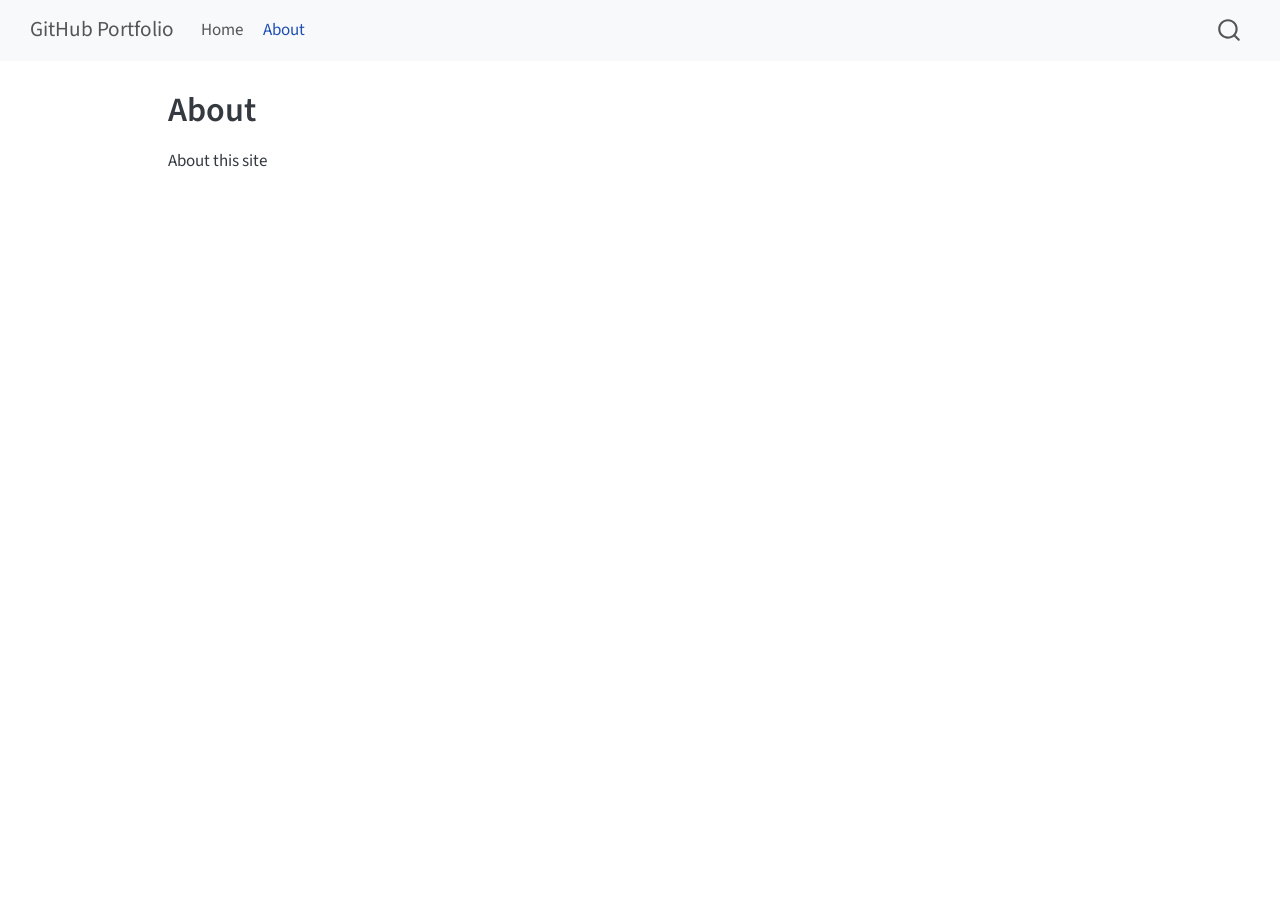
==== docs/about.html @ cc86d29c "step 3 complete" ====
<!DOCTYPE html>
<html xmlns="http://www.w3.org/1999/xhtml" lang="en" xml:lang="en"><head>

<meta charset="utf-8">
<meta name="generator" content="quarto-1.10.18">

<meta name="viewport" content="width=device-width, initial-scale=1.0, user-scalable=yes">


<title>About – GitHub Portfolio</title>
<style>
/* Default styles provided by pandoc.
** See https://pandoc.org/MANUAL.html#variables-for-html for config info.
*/
span.smallcaps{font-variant: small-caps;}
div.columns{display: flex; gap: 1.5em;}
div.column{flex: auto;}
@media screen {
div.columns{gap: min(4vw, 1.5em);}
div.column{overflow-x: auto;}
}
div.hanging-indent{margin-left: 1.5em; text-indent: -1.5em;}
ul.task-list{list-style: none;}
ul.task-list li input[type="checkbox"] {
  width: 0.8em;
  margin: 0 0.8em 0.2em -1em; /* quarto-specific, see https://github.com/quarto-dev/quarto-cli/issues/4556 */ 
  vertical-align: middle;
}
</style>


<script src="site_libs/quarto-nav/quarto-nav.js"></script>
<script src="site_libs/quarto-nav/headroom.min.js"></script>
<script src="site_libs/clipboard/clipboard.min.js"></script>
<script src="site_libs/quarto-search/autocomplete.umd.js"></script>
<script src="site_libs/quarto-search/fuse.min.js"></script>
<script src="site_libs/quarto-search/quarto-search.js"></script>
<meta name="quarto:offset" content="./">
<script src="site_libs/quarto-html/quarto.js" type="module"></script>
<script src="site_libs/quarto-html/tabsets/tabsets.js" type="module"></script>
<script src="site_libs/quarto-html/popper.min.js"></script>
<script src="site_libs/quarto-html/tippy.umd.min.js"></script>
<script src="site_libs/quarto-html/anchor.min.js"></script>
<link href="site_libs/quarto-html/tippy.css" rel="stylesheet">
<link href="site_libs/quarto-html/quarto-syntax-highlighting-64a204ab8560d761af7679ceaba22944.css" rel="stylesheet" id="quarto-text-highlighting-styles">
<script src="site_libs/bootstrap/bootstrap.min.js"></script>
<link href="site_libs/bootstrap/bootstrap-icons.css" rel="stylesheet">
<link href="site_libs/bootstrap/bootstrap-172ba59bd5e0b52282274ba0c0cc16fc.min.css" rel="stylesheet" append-hash="true" id="quarto-bootstrap" data-mode="light">
<script id="quarto-search-options" type="application/json">{
  "location": "navbar",
  "copy-button": false,
  "collapse-after": 3,
  "panel-placement": "end",
  "type": "overlay",
  "limit": 50,
  "keyboard-shortcut": [
    "f",
    "/",
    "s"
  ],
  "show-item-context": false,
  "language": {
    "search-no-results-text": "No results",
    "search-matching-documents-text": "matching documents",
    "search-copy-link-title": "Copy link to search",
    "search-hide-matches-text": "Hide additional matches",
    "search-more-match-text": "more match in this document",
    "search-more-matches-text": "more matches in this document",
    "search-clear-button-title": "Clear",
    "search-text-placeholder": "",
    "search-detached-cancel-button-title": "Cancel",
    "search-submit-button-title": "Submit",
    "search-label": "Search"
  }
}</script>


<link rel="stylesheet" href="styles.css">
</head>

<body class="nav-fixed quarto-light">

<div id="quarto-search-results"></div>
  <header id="quarto-header" class="headroom fixed-top">
    <nav class="navbar navbar-expand-lg " data-bs-theme="dark">
      <div class="navbar-container container-fluid">
      <div class="navbar-brand-container mx-auto">
    <a class="navbar-brand" href="./index.html">
    <span class="navbar-title">GitHub Portfolio</span>
    </a>
  </div>
            <div id="quarto-search" class="" title="Search"></div>
          <button class="navbar-toggler" type="button" data-bs-toggle="collapse" data-bs-target="#navbarCollapse" aria-controls="navbarCollapse" role="menu" aria-expanded="false" aria-label="Toggle navigation" onclick="if (window.quartoToggleHeadroom) { window.quartoToggleHeadroom(); }">
  <span class="navbar-toggler-icon"></span>
</button>
          <div class="collapse navbar-collapse" id="navbarCollapse">
            <ul class="navbar-nav navbar-nav-scroll me-auto">
  <li class="nav-item">
    <a class="nav-link" href="./index.html"> 
<span class="menu-text">Home</span></a>
  </li>  
  <li class="nav-item">
    <a class="nav-link active" href="./about.html" aria-current="page"> 
<span class="menu-text">About</span></a>
  </li>  
</ul>
          </div> <!-- /navcollapse -->
            <div class="quarto-navbar-tools">
</div>
      </div> <!-- /container-fluid -->
    </nav>
</header>
<!-- content -->
<div id="quarto-content" class="quarto-container page-columns page-rows-contents page-layout-article page-navbar">
<!-- sidebar -->
<!-- margin-sidebar -->
    <div id="quarto-margin-sidebar" class="sidebar margin-sidebar zindex-bottom">
        
    </div>
<!-- main -->
<main class="content" id="quarto-document-content">

<header id="title-block-header" class="quarto-title-block default">
<div class="quarto-title">
<h1 class="title">About</h1>
</div>



<div class="quarto-title-meta">

    
  
    
  </div>
  


</header>


<p>About this site</p>



</main> <!-- /main -->
<script id="quarto-html-after-body" type="application/javascript">
  window.document.addEventListener("DOMContentLoaded", function (event) {
    const icon = "";
    const anchorJS = new window.AnchorJS();
    anchorJS.options = {
      placement: 'right',
      icon: icon
    };
    anchorJS.add('.anchored');
    const isCodeAnnotation = (el) => {
      for (const clz of el.classList) {
        if (clz.startsWith('code-annotation-')) {                     
          return true;
        }
      }
      return false;
    }
    const onCopySuccess = function(e) {
      // button target
      const button = e.trigger;
      // don't keep focus
      button.blur();
      // flash "checked"
      button.classList.add('code-copy-button-checked');
      var currentTitle = button.getAttribute("title");
      button.setAttribute("title", "Copied!");
      let tooltip;
      if (window.bootstrap) {
        button.setAttribute("data-bs-toggle", "tooltip");
        button.setAttribute("data-bs-placement", "left");
        button.setAttribute("data-bs-title", "Copied!");
        tooltip = new bootstrap.Tooltip(button, 
          { trigger: "manual", 
            customClass: "code-copy-button-tooltip",
            offset: [0, -8]});
        tooltip.show();    
      }
      setTimeout(function() {
        if (tooltip) {
          tooltip.hide();
          button.removeAttribute("data-bs-title");
          button.removeAttribute("data-bs-toggle");
          button.removeAttribute("data-bs-placement");
        }
        button.setAttribute("title", currentTitle);
        button.classList.remove('code-copy-button-checked');
      }, 1000);
      // clear code selection
      e.clearSelection();
    }
    const getTextToCopy = function(trigger) {
      const outerScaffold = trigger.parentElement.cloneNode(true);
      const codeEl = outerScaffold.querySelector('code');
      for (const childEl of codeEl.children) {
        if (isCodeAnnotation(childEl)) {
          childEl.remove();
        }
      }
      return codeEl.innerText;
    }
    const clipboard = new window.ClipboardJS('.code-copy-button:not([data-in-quarto-modal])', {
      text: getTextToCopy
    });
    clipboard.on('success', onCopySuccess);
    if (window.document.getElementById('quarto-embedded-source-code-modal')) {
      const clipboardModal = new window.ClipboardJS('.code-copy-button[data-in-quarto-modal]', {
        text: getTextToCopy,
        container: window.document.getElementById('quarto-embedded-source-code-modal')
      });
      clipboardModal.on('success', onCopySuccess);
    }
      var localhostRegex = new RegExp(/^(?:http|https):\/\/localhost\:?[0-9]*\//);
      var mailtoRegex = new RegExp(/^mailto:/);
        var filterRegex = new RegExp('/' + window.location.host + '/');
      var isInternal = (href) => {
          return filterRegex.test(href) || localhostRegex.test(href) || mailtoRegex.test(href);
      }
      // Inspect non-navigation links and adorn them if external
     var links = window.document.querySelectorAll('a[href]:not(.nav-link):not(.navbar-brand):not(.toc-action):not(.sidebar-link):not(.sidebar-item-toggle):not(.pagination-link):not(.no-external):not([aria-hidden]):not(.dropdown-item):not(.quarto-navigation-tool):not(.about-link)');
      for (var i=0; i<links.length; i++) {
        const link = links[i];
        if (!isInternal(link.href)) {
          // undo the damage that might have been done by quarto-nav.js in the case of
          // links that we want to consider external
          if (link.dataset.originalHref !== undefined) {
            link.href = link.dataset.originalHref;
          }
        }
      }
    function tippyHover(el, contentFn, onTriggerFn, onUntriggerFn) {
      const config = {
        allowHTML: true,
        maxWidth: 500,
        delay: 100,
        arrow: false,
        appendTo: function(el) {
            return el.parentElement;
        },
        interactive: true,
        interactiveBorder: 10,
        theme: 'quarto',
        placement: 'bottom-start',
      };
      if (contentFn) {
        config.content = contentFn;
      }
      if (onTriggerFn) {
        config.onTrigger = onTriggerFn;
      }
      if (onUntriggerFn) {
        config.onUntrigger = onUntriggerFn;
      }
      window.tippy(el, config); 
    }
    const noterefs = window.document.querySelectorAll('a[role="doc-noteref"]');
    for (var i=0; i<noterefs.length; i++) {
      const ref = noterefs[i];
      tippyHover(ref, function() {
        // use id or data attribute instead here
        let href = ref.getAttribute('data-footnote-href') || ref.getAttribute('href');
        try { href = new URL(href).hash; } catch {}
        const id = href.replace(/^#\/?/, "");
        const note = window.document.getElementById(id);
        if (note) {
          return note.innerHTML;
        } else {
          return "";
        }
      });
    }
    const xrefs = window.document.querySelectorAll('a.quarto-xref');
    const processXRef = (id, note) => {
      // Strip column container classes
      const stripColumnClz = (el) => {
        el.classList.remove("page-full", "page-columns");
        if (el.children) {
          for (const child of el.children) {
            stripColumnClz(child);
          }
        }
      }
      stripColumnClz(note)
      if (id === null || id.startsWith('sec-')) {
        // Special case sections, only their first couple elements
        const container = document.createElement("div");
        if (note.children && note.children.length > 2) {
          container.appendChild(note.children[0].cloneNode(true));
          for (let i = 1; i < note.children.length; i++) {
            const child = note.children[i];
            if (child.tagName === "P" && child.innerText === "") {
              continue;
            } else {
              container.appendChild(child.cloneNode(true));
              break;
            }
          }
          if (window.Quarto?.typesetMath) {
            window.Quarto.typesetMath(container);
          }
          return container.innerHTML
        } else {
          if (window.Quarto?.typesetMath) {
            window.Quarto.typesetMath(note);
          }
          return note.innerHTML;
        }
      } else {
        // Remove any anchor links if they are present
        const anchorLink = note.querySelector('a.anchorjs-link');
        if (anchorLink) {
          anchorLink.remove();
        }
        if (window.Quarto?.typesetMath) {
          window.Quarto.typesetMath(note);
        }
        if (note.classList.contains("callout")) {
          return note.outerHTML;
        } else {
          return note.innerHTML;
        }
      }
    }
    for (var i=0; i<xrefs.length; i++) {
      const xref = xrefs[i];
      tippyHover(xref, undefined, function(instance) {
        instance.disable();
        let url = xref.getAttribute('href');
        let hash = undefined; 
        if (url.startsWith('#')) {
          hash = url;
        } else {
          try { hash = new URL(url).hash; } catch {}
        }
        if (hash) {
          const id = hash.replace(/^#\/?/, "");
          const note = window.document.getElementById(id);
          if (note !== null) {
            try {
              const html = processXRef(id, note.cloneNode(true));
              instance.setContent(html);
            } finally {
              instance.enable();
              instance.show();
            }
          } else {
            // See if we can fetch this
            fetch(url.split('#')[0])
            .then(res => res.text())
            .then(html => {
              const parser = new DOMParser();
              const htmlDoc = parser.parseFromString(html, "text/html");
              const note = htmlDoc.getElementById(id);
              if (note !== null) {
                const html = processXRef(id, note);
                instance.setContent(html);
              } 
            }).finally(() => {
              instance.enable();
              instance.show();
            });
          }
        } else {
          // See if we can fetch a full url (with no hash to target)
          // This is a special case and we should probably do some content thinning / targeting
          fetch(url)
          .then(res => res.text())
          .then(html => {
            const parser = new DOMParser();
            const htmlDoc = parser.parseFromString(html, "text/html");
            const note = htmlDoc.querySelector('main.content');
            if (note !== null) {
              // This should only happen for chapter cross references
              // (since there is no id in the URL)
              // remove the first header
              if (note.children.length > 0 && note.children[0].tagName === "HEADER") {
                note.children[0].remove();
              }
              const html = processXRef(null, note);
              instance.setContent(html);
            } 
          }).finally(() => {
            instance.enable();
            instance.show();
          });
        }
      }, function(instance) {
      });
    }
        let selectedAnnoteEl;
        const selectorForAnnotation = ( cell, annotation) => {
          let cellAttr = 'data-code-cell="' + cell + '"';
          let lineAttr = 'data-code-annotation="' +  annotation + '"';
          const selector = 'span[' + cellAttr + '][' + lineAttr + ']';
          return selector;
        }
        const selectCodeLines = (annoteEl) => {
          const doc = window.document;
          const targetCell = annoteEl.getAttribute("data-target-cell");
          const targetAnnotation = annoteEl.getAttribute("data-target-annotation");
          const annoteSpan = window.document.querySelector(selectorForAnnotation(targetCell, targetAnnotation));
          const lines = annoteSpan.getAttribute("data-code-lines").split(",");
          const lineIds = lines.map((line) => {
            return targetCell + "-" + line;
          })
          let top = null;
          let height = null;
          let parent = null;
          if (lineIds.length > 0) {
              //compute the position of the single el (top and bottom and make a div)
              const el = window.document.getElementById(lineIds[0]);
              top = el.offsetTop;
              height = el.offsetHeight;
              parent = el.parentElement.parentElement;
            if (lineIds.length > 1) {
              const lastEl = window.document.getElementById(lineIds[lineIds.length - 1]);
              const bottom = lastEl.offsetTop + lastEl.offsetHeight;
              height = bottom - top;
            }
            if (top !== null && height !== null && parent !== null) {
              // cook up a div (if necessary) and position it 
              let div = window.document.getElementById("code-annotation-line-highlight");
              if (div === null) {
                div = window.document.createElement("div");
                div.setAttribute("id", "code-annotation-line-highlight");
                div.style.position = 'absolute';
                parent.appendChild(div);
              }
              div.style.top = top - 2 + "px";
              div.style.height = height + 4 + "px";
              div.style.left = 0;
              let gutterDiv = window.document.getElementById("code-annotation-line-highlight-gutter");
              if (gutterDiv === null) {
                gutterDiv = window.document.createElement("div");
                gutterDiv.setAttribute("id", "code-annotation-line-highlight-gutter");
                gutterDiv.style.position = 'absolute';
                const codeCell = window.document.getElementById(targetCell);
                const gutter = codeCell.querySelector('.code-annotation-gutter');
                gutter.appendChild(gutterDiv);
              }
              gutterDiv.style.top = top - 2 + "px";
              gutterDiv.style.height = height + 4 + "px";
            }
            selectedAnnoteEl = annoteEl;
          }
        };
        const unselectCodeLines = () => {
          const elementsIds = ["code-annotation-line-highlight", "code-annotation-line-highlight-gutter"];
          elementsIds.forEach((elId) => {
            const div = window.document.getElementById(elId);
            if (div) {
              div.remove();
            }
          });
          selectedAnnoteEl = undefined;
        };
          // Handle positioning of the toggle
      window.addEventListener(
        "resize",
        throttle(() => {
          elRect = undefined;
          if (selectedAnnoteEl) {
            selectCodeLines(selectedAnnoteEl);
          }
        }, 10)
      );
      function throttle(fn, ms) {
      let throttle = false;
      let timer;
        return (...args) => {
          if(!throttle) { // first call gets through
              fn.apply(this, args);
              throttle = true;
          } else { // all the others get throttled
              if(timer) clearTimeout(timer); // cancel #2
              timer = setTimeout(() => {
                fn.apply(this, args);
                timer = throttle = false;
              }, ms);
          }
        };
      }
        // Attach click handler to the DT
        const annoteDls = window.document.querySelectorAll('dt[data-target-cell]');
        for (const annoteDlNode of annoteDls) {
          annoteDlNode.addEventListener('click', (event) => {
            const clickedEl = event.target;
            if (clickedEl !== selectedAnnoteEl) {
              unselectCodeLines();
              const activeEl = window.document.querySelector('dt[data-target-cell].code-annotation-active');
              if (activeEl) {
                activeEl.classList.remove('code-annotation-active');
              }
              selectCodeLines(clickedEl);
              clickedEl.classList.add('code-annotation-active');
            } else {
              // Unselect the line
              unselectCodeLines();
              clickedEl.classList.remove('code-annotation-active');
            }
          });
        }
    const findCites = (el) => {
      const parentEl = el.parentElement;
      if (parentEl) {
        const cites = parentEl.dataset.cites;
        if (cites) {
          return {
            el,
            cites: cites.split(' ')
          };
        } else {
          return findCites(el.parentElement)
        }
      } else {
        return undefined;
      }
    };
    var bibliorefs = window.document.querySelectorAll('a[role="doc-biblioref"]');
    for (var i=0; i<bibliorefs.length; i++) {
      const ref = bibliorefs[i];
      const citeInfo = findCites(ref);
      if (citeInfo) {
        tippyHover(citeInfo.el, function() {
          var popup = window.document.createElement('div');
          citeInfo.cites.forEach(function(cite) {
            var citeDiv = window.document.createElement('div');
            citeDiv.classList.add('hanging-indent');
            citeDiv.classList.add('csl-entry');
            var biblioDiv = window.document.getElementById('ref-' + cite);
            if (biblioDiv) {
              citeDiv.innerHTML = biblioDiv.innerHTML;
            }
            popup.appendChild(citeDiv);
          });
          return popup.innerHTML;
        });
      }
    }
  });
  </script>
</div> <!-- /content -->




</body></html>
---- docs/site_libs/quarto-html/tippy.css ----
.tippy-box[data-animation=fade][data-state=hidden]{opacity:0}[data-tippy-root]{max-width:calc(100vw - 10px)}.tippy-box{position:relative;background-color:#333;color:#fff;border-radius:4px;font-size:14px;line-height:1.4;white-space:normal;outline:0;transition-property:transform,visibility,opacity}.tippy-box[data-placement^=top]>.tippy-arrow{bottom:0}.tippy-box[data-placement^=top]>.tippy-arrow:before{bottom:-7px;left:0;border-width:8px 8px 0;border-top-color:initial;transform-origin:center top}.tippy-box[data-placement^=bottom]>.tippy-arrow{top:0}.tippy-box[data-placement^=bottom]>.tippy-arrow:before{top:-7px;left:0;border-width:0 8px 8px;border-bottom-color:initial;transform-origin:center bottom}.tippy-box[data-placement^=left]>.tippy-arrow{right:0}.tippy-box[data-placement^=left]>.tippy-arrow:before{border-width:8px 0 8px 8px;border-left-color:initial;right:-7px;transform-origin:center left}.tippy-box[data-placement^=right]>.tippy-arrow{left:0}.tippy-box[data-placement^=right]>.tippy-arrow:before{left:-7px;border-width:8px 8px 8px 0;border-right-color:initial;transform-origin:center right}.tippy-box[data-inertia][data-state=visible]{transition-timing-function:cubic-bezier(.54,1.5,.38,1.11)}.tippy-arrow{width:16px;height:16px;color:#333}.tippy-arrow:before{content:"";position:absolute;border-color:transparent;border-style:solid}.tippy-content{position:relative;padding:5px 9px;z-index:1}
---- docs/site_libs/quarto-html/quarto-syntax-highlighting-64a204ab8560d761af7679ceaba22944.css ----
/* quarto syntax highlight colors */
:root {
  --quarto-hl-ot-color: #003B4F;
  --quarto-hl-at-color: #657422;
  --quarto-hl-ss-color: #20794D;
  --quarto-hl-an-color: #5E5E5E;
  --quarto-hl-fu-color: #4758AB;
  --quarto-hl-st-color: #20794D;
  --quarto-hl-cf-color: #003B4F;
  --quarto-hl-op-color: #5E5E5E;
  --quarto-hl-er-color: #AD0000;
  --quarto-hl-bn-color: #AD0000;
  --quarto-hl-al-color: #AD0000;
  --quarto-hl-va-color: #111111;
  --quarto-hl-bu-color: inherit;
  --quarto-hl-ex-color: inherit;
  --quarto-hl-pp-color: #AD0000;
  --quarto-hl-in-color: #5E5E5E;
  --quarto-hl-vs-color: #20794D;
  --quarto-hl-wa-color: #5E5E5E;
  --quarto-hl-do-color: #5E5E5E;
  --quarto-hl-im-color: #00769E;
  --quarto-hl-ch-color: #20794D;
  --quarto-hl-dt-color: #AD0000;
  --quarto-hl-fl-color: #AD0000;
  --quarto-hl-co-color: #5E5E5E;
  --quarto-hl-cv-color: #5E5E5E;
  --quarto-hl-cn-color: #8f5902;
  --quarto-hl-sc-color: #5E5E5E;
  --quarto-hl-dv-color: #AD0000;
  --quarto-hl-kw-color: #003B4F;
}

/* other quarto variables */
:root {
  --quarto-font-monospace: SFMono-Regular, Menlo, Monaco, Consolas, "Liberation Mono", "Courier New", monospace;
}

/* syntax highlight based on Pandoc's rules */
pre > code.sourceCode > span {
  color: #003B4F;
}

code.sourceCode > span {
  color: #003B4F;
}

div.sourceCode,
div.sourceCode pre.sourceCode {
  color: #003B4F;
}

/* Normal */
code span {
  color: #003B4F;
}

/* Alert */
code span.al {
  color: #AD0000;
  font-style: inherit;
}

/* Annotation */
code span.an {
  color: #5E5E5E;
  font-style: inherit;
}

/* Attribute */
code span.at {
  color: #657422;
  font-style: inherit;
}

/* BaseN */
code span.bn {
  color: #AD0000;
  font-style: inherit;
}

/* BuiltIn */
code span.bu {
  font-style: inherit;
}

/* ControlFlow */
code span.cf {
  color: #003B4F;
  font-weight: bold;
  font-style: inherit;
}

/* Char */
code span.ch {
  color: #20794D;
  font-style: inherit;
}

/* Constant */
code span.cn {
  color: #8f5902;
  font-style: inherit;
}

/* Comment */
code span.co {
  color: #5E5E5E;
  font-style: inherit;
}

/* CommentVar */
code span.cv {
  color: #5E5E5E;
  font-style: italic;
}

/* Documentation */
code span.do {
  color: #5E5E5E;
  font-style: italic;
}

/* DataType */
code span.dt {
  color: #AD0000;
  font-style: inherit;
}

/* DecVal */
code span.dv {
  color: #AD0000;
  font-style: inherit;
}

/* Error */
code span.er {
  color: #AD0000;
  font-style: inherit;
}

/* Extension */
code span.ex {
  font-style: inherit;
}

/* Float */
code span.fl {
  color: #AD0000;
  font-style: inherit;
}

/* Function */
code span.fu {
  color: #4758AB;
  font-style: inherit;
}

/* Import */
code span.im {
  color: #00769E;
  font-style: inherit;
}

/* Information */
code span.in {
  color: #5E5E5E;
  font-style: inherit;
}

/* Keyword */
code span.kw {
  color: #003B4F;
  font-weight: bold;
  font-style: inherit;
}

/* Operator */
code span.op {
  color: #5E5E5E;
  font-style: inherit;
}

/* Other */
code span.ot {
  color: #003B4F;
  font-style: inherit;
}

/* Preprocessor */
code span.pp {
  color: #AD0000;
  font-style: inherit;
}

/* SpecialChar */
code span.sc {
  color: #5E5E5E;
  font-style: inherit;
}

/* SpecialString */
code span.ss {
  color: #20794D;
  font-style: inherit;
}

/* String */
code span.st {
  color: #20794D;
  font-style: inherit;
}

/* Variable */
code span.va {
  color: #111111;
  font-style: inherit;
}

/* VerbatimString */
code span.vs {
  color: #20794D;
  font-style: inherit;
}

/* Warning */
code span.wa {
  color: #5E5E5E;
  font-style: italic;
}

.prevent-inlining {
  content: "</";
}

/*# sourceMappingURL=9d8d5bb603a83b8298b89080a598c93b.css.map */
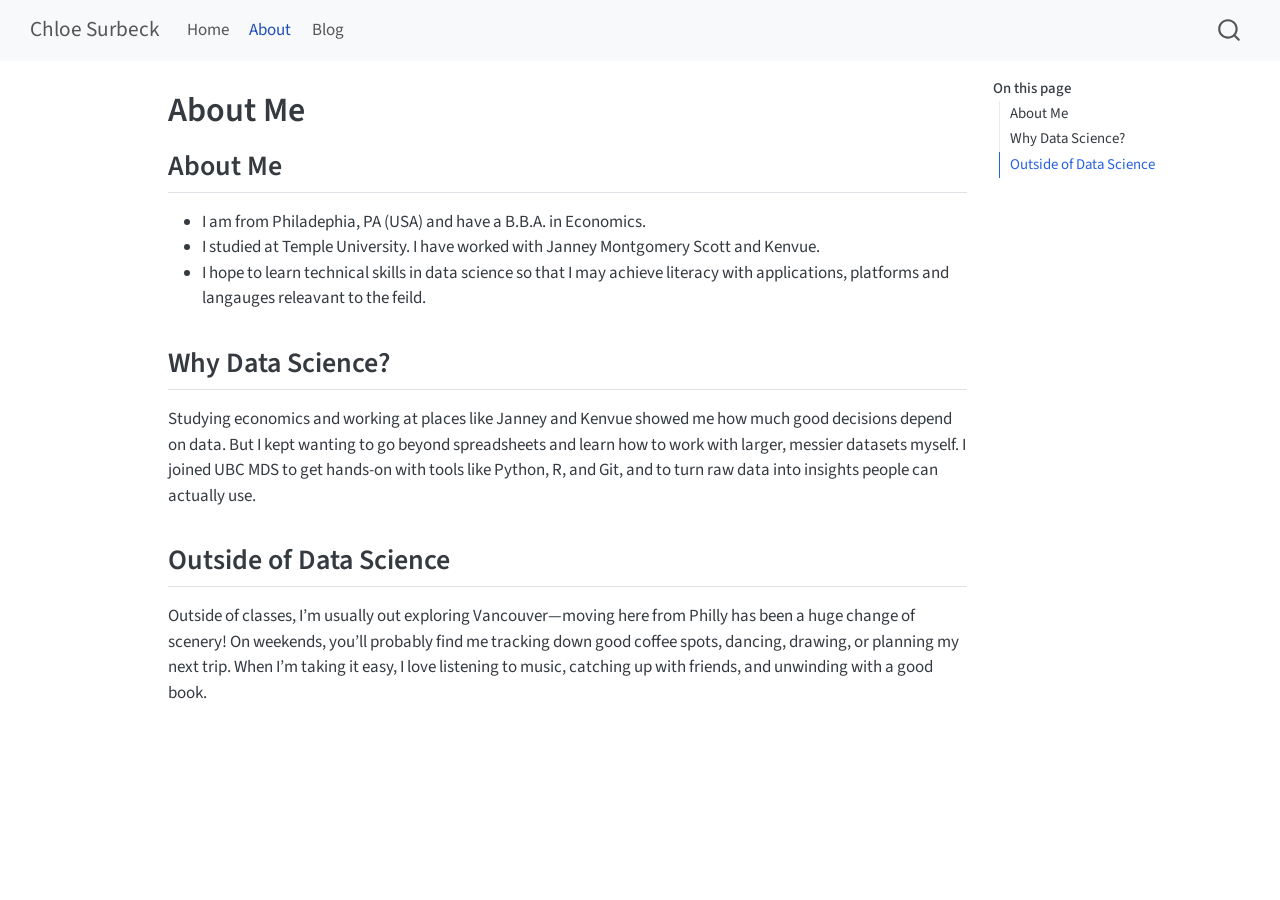
==== commit 4880bfcf: "Render website into docs folder" ====
--- a/docs/about.html
+++ b/docs/about.html
@@ -7,7 +7,7 @@
 <meta name="viewport" content="width=device-width, initial-scale=1.0, user-scalable=yes">
 
 
-<title>About – GitHub Portfolio</title>
+<title>About Me – Chloe Surbeck</title>
 <style>
 /* Default styles provided by pandoc.
 ** See https://pandoc.org/MANUAL.html#variables-for-html for config info.
@@ -86,7 +86,7 @@
       <div class="navbar-container container-fluid">
       <div class="navbar-brand-container mx-auto">
     <a class="navbar-brand" href="./index.html">
-    <span class="navbar-title">GitHub Portfolio</span>
+    <span class="navbar-title">Chloe Surbeck</span>
     </a>
   </div>
             <div id="quarto-search" class="" title="Search"></div>
@@ -103,6 +103,10 @@
     <a class="nav-link active" href="./about.html" aria-current="page"> 
 <span class="menu-text">About</span></a>
   </li>  
+  <li class="nav-item">
+    <a class="nav-link" href="./blog.html"> 
+<span class="menu-text">Blog</span></a>
+  </li>  
 </ul>
           </div> <!-- /navcollapse -->
             <div class="quarto-navbar-tools">
@@ -114,15 +118,23 @@
 <div id="quarto-content" class="quarto-container page-columns page-rows-contents page-layout-article page-navbar">
 <!-- sidebar -->
 <!-- margin-sidebar -->
-    <div id="quarto-margin-sidebar" class="sidebar margin-sidebar zindex-bottom">
-        
+    <div id="quarto-margin-sidebar" class="sidebar margin-sidebar">
+        <nav id="TOC" role="doc-toc" class="toc-active">
+    <h2 id="toc-title">On this page</h2>
+   
+  <ul>
+  <li><a href="#about-me" id="toc-about-me" class="nav-link active" data-scroll-target="#about-me">About Me</a></li>
+  <li><a href="#why-data-science" id="toc-why-data-science" class="nav-link" data-scroll-target="#why-data-science">Why Data Science?</a></li>
+  <li><a href="#outside-of-data-science" id="toc-outside-of-data-science" class="nav-link" data-scroll-target="#outside-of-data-science">Outside of Data Science</a></li>
+  </ul>
+</nav>
     </div>
 <!-- main -->
 <main class="content" id="quarto-document-content">
 
 <header id="title-block-header" class="quarto-title-block default">
 <div class="quarto-title">
-<h1 class="title">About</h1>
+<h1 class="title">About Me</h1>
 </div>
 
 
@@ -139,9 +151,24 @@
 </header>
 
 
-<p>About this site</p>
-
-
+<section id="about-me" class="level2">
+<h2 class="anchored" data-anchor-id="about-me">About Me</h2>
+<ul>
+<li>I am from Philadephia, PA (USA) and have a B.B.A. in Economics.</li>
+<li>I studied at Temple University. I have worked with Janney Montgomery Scott and Kenvue.</li>
+<li>I hope to learn technical skills in data science so that I may achieve literacy with applications, platforms and langauges releavant to the feild.</li>
+</ul>
+</section>
+<section id="why-data-science" class="level2">
+<h2 class="anchored" data-anchor-id="why-data-science">Why Data Science?</h2>
+<p>Studying economics and working at places like Janney and Kenvue showed me how much good decisions depend on data. But I kept wanting to go beyond spreadsheets and learn how to work with larger, messier datasets myself. I joined UBC MDS to get hands-on with tools like Python, R, and Git, and to turn raw data into insights people can actually use.</p>
+</section>
+<section id="outside-of-data-science" class="level2">
+<h2 class="anchored" data-anchor-id="outside-of-data-science">Outside of Data Science</h2>
+<p>Outside of classes, I’m usually out exploring Vancouver—moving here from Philly has been a huge change of scenery! On weekends, you’ll probably find me tracking down good coffee spots, dancing, drawing, or planning my next trip. When I’m taking it easy, I love listening to music, catching up with friends, and unwinding with a good book.</p>
+
+
+</section>
 
 </main> <!-- /main -->
 <script id="quarto-html-after-body" type="application/javascript">
